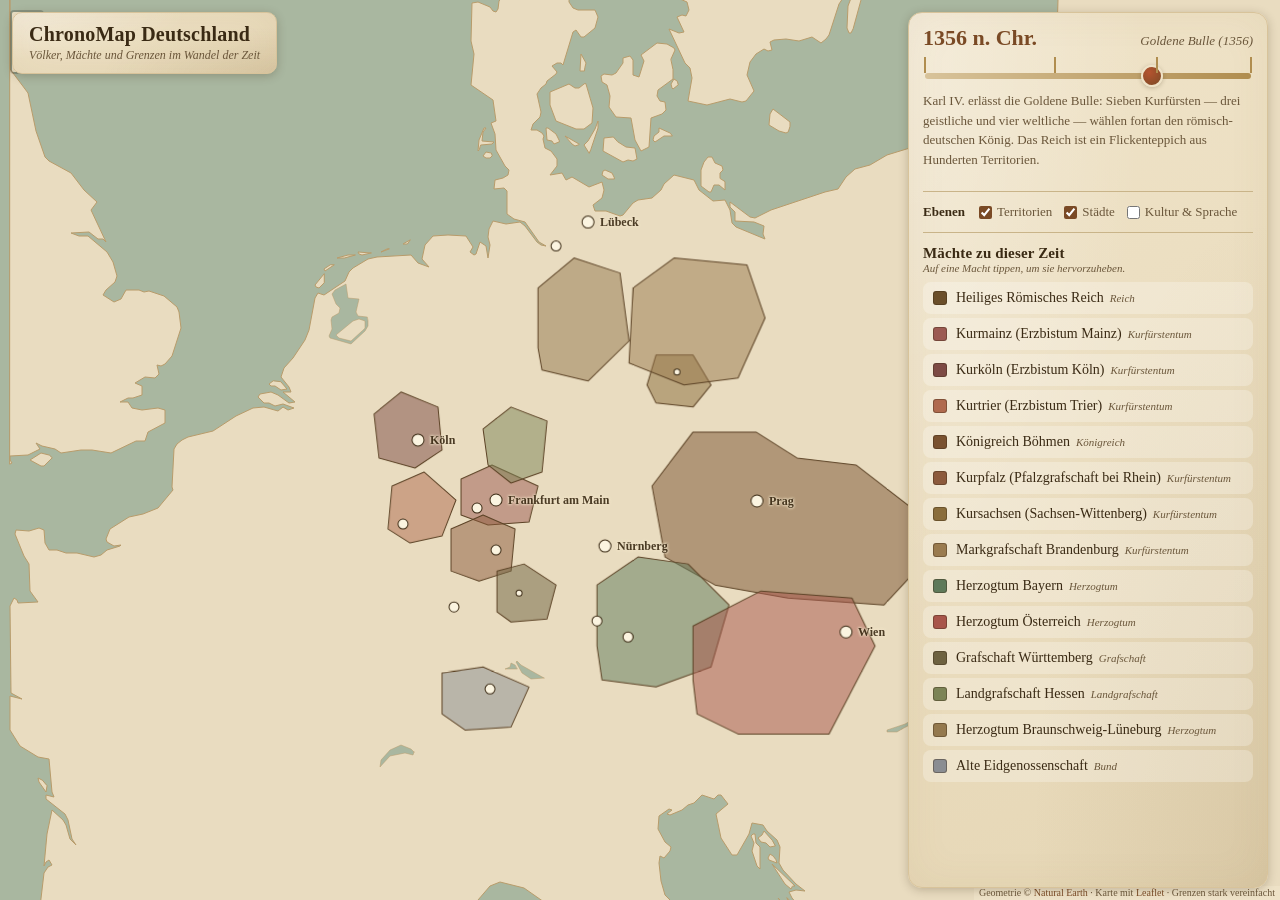
==== chronomap/index.html @ 69b981e8 "Add ChronoMap Deutschland: interactive historical map (MVP) New product: a parchment-styled interact" ====
<!DOCTYPE html>
<html lang="de">
<head>
<meta charset="UTF-8">
<meta name="viewport" content="width=device-width, initial-scale=1, viewport-fit=cover">
<meta name="theme-color" content="#7a4a25">
<meta name="mobile-web-app-capable" content="yes">
<meta name="apple-mobile-web-app-capable" content="yes">
<meta name="apple-mobile-web-app-title" content="ChronoMap">
<link rel="apple-touch-icon" href="icon.png">
<link rel="manifest" href="manifest.json">
<title>ChronoMap Deutschland</title>

<link rel="stylesheet" href="vendor/leaflet/leaflet.css">
<link rel="stylesheet" href="css/theme.css">
<link rel="stylesheet" href="css/map.css">
<link rel="stylesheet" href="css/layout.css">
</head>
<body>

<div id="map"></div>

<div id="titlebar" class="parchment">
  <h1 id="appTitle">ChronoMap Deutschland</h1>
  <div class="sub" id="subtitle"></div>
</div>

<div id="status">Lädt …</div>

<section id="panel" class="parchment" aria-label="Bedienung">
  <div class="panel-scroll">

    <div class="timeline">
      <div class="tl-head">
        <span id="yearOut">—</span>
        <span id="eraLabel"></span>
      </div>
      <div class="tl-slider-wrap">
        <div id="ticks"></div>
        <input type="range" id="slider" min="0" max="1" value="0" aria-label="Jahr">
      </div>
      <p id="blurb"></p>
    </div>

    <hr class="rule">

    <div class="layers">
      <span class="lbl" id="layersLabel">Ebenen</span>
      <label><input type="checkbox" id="layerTerritories" checked><span id="lblTerritories">Territorien</span></label>
      <label><input type="checkbox" id="layerSettlements" checked><span id="lblSettlements">Städte</span></label>
      <label><input type="checkbox" id="layerCultures"><span id="lblCultures">Kultur</span></label>
    </div>

    <hr class="rule">

    <div class="factions-head">
      <h2 id="factionsHeading">Mächte</h2>
      <div class="hint" id="factionsHint"></div>
    </div>
    <div id="factionList"></div>

    <div id="factionInfo"></div>

  </div>
</section>

<script src="vendor/leaflet/leaflet.js"></script>
<script type="module" src="js/app.js"></script>
</body>
</html>
---- chronomap/vendor/leaflet/leaflet.css ----
/* required styles */

.leaflet-pane,
.leaflet-tile,
.leaflet-marker-icon,
.leaflet-marker-shadow,
.leaflet-tile-container,
.leaflet-pane > svg,
.leaflet-pane > canvas,
.leaflet-zoom-box,
.leaflet-image-layer,
.leaflet-layer {
	position: absolute;
	left: 0;
	top: 0;
	}
.leaflet-container {
	overflow: hidden;
	}
.leaflet-tile,
.leaflet-marker-icon,
.leaflet-marker-shadow {
	-webkit-user-select: none;
	   -moz-user-select: none;
	        user-select: none;
	  -webkit-user-drag: none;
	}
/* Prevents IE11 from highlighting tiles in blue */
.leaflet-tile::selection {
	background: transparent;
}
/* Safari renders non-retina tile on retina better with this, but Chrome is worse */
.leaflet-safari .leaflet-tile {
	image-rendering: -webkit-optimize-contrast;
	}
/* hack that prevents hw layers "stretching" when loading new tiles */
.leaflet-safari .leaflet-tile-container {
	width: 1600px;
	height: 1600px;
	-webkit-transform-origin: 0 0;
	}
.leaflet-marker-icon,
.leaflet-marker-shadow {
	display: block;
	}
/* .leaflet-container svg: reset svg max-width decleration shipped in Joomla! (joomla.org) 3.x */
/* .leaflet-container img: map is broken in FF if you have max-width: 100% on tiles */
.leaflet-container .leaflet-overlay-pane svg {
	max-width: none !important;
	max-height: none !important;
	}
.leaflet-container .leaflet-marker-pane img,
.leaflet-container .leaflet-shadow-pane img,
.leaflet-container .leaflet-tile-pane img,
.leaflet-container img.leaflet-image-layer,
.leaflet-container .leaflet-tile {
	max-width: none !important;
	max-height: none !important;
	width: auto;
	padding: 0;
	}

.leaflet-container img.leaflet-tile {
	/* See: https://bugs.chromium.org/p/chromium/issues/detail?id=600120 */
	mix-blend-mode: plus-lighter;
}

.leaflet-container.leaflet-touch-zoom {
	-ms-touch-action: pan-x pan-y;
	touch-action: pan-x pan-y;
	}
.leaflet-container.leaflet-touch-drag {
	-ms-touch-action: pinch-zoom;
	/* Fallback for FF which doesn't support pinch-zoom */
	touch-action: none;
	touch-action: pinch-zoom;
}
.leaflet-container.leaflet-touch-drag.leaflet-touch-zoom {
	-ms-touch-action: none;
	touch-action: none;
}
.leaflet-container {
	-webkit-tap-highlight-color: transparent;
}
.leaflet-container a {
	-webkit-tap-highlight-color: rgba(51, 181, 229, 0.4);
}
.leaflet-tile {
	filter: inherit;
	visibility: hidden;
	}
.leaflet-tile-loaded {
	visibility: inherit;
	}
.leaflet-zoom-box {
	width: 0;
	height: 0;
	-moz-box-sizing: border-box;
	     box-sizing: border-box;
	z-index: 800;
	}
/* workaround for https://bugzilla.mozilla.org/show_bug.cgi?id=888319 */
.leaflet-overlay-pane svg {
	-moz-user-select: none;
	}

.leaflet-pane         { z-index: 400; }

.leaflet-tile-pane    { z-index: 200; }
.leaflet-overlay-pane { z-index: 400; }
.leaflet-shadow-pane  { z-index: 500; }
.leaflet-marker-pane  { z-index: 600; }
.leaflet-tooltip-pane   { z-index: 650; }
.leaflet-popup-pane   { z-index: 700; }

.leaflet-map-pane canvas { z-index: 100; }
.leaflet-map-pane svg    { z-index: 200; }

.leaflet-vml-shape {
	width: 1px;
	height: 1px;
	}
.lvml {
	behavior: url(#default#VML);
	display: inline-block;
	position: absolute;
	}


/* control positioning */

.leaflet-control {
	position: relative;
	z-index: 800;
	pointer-events: visiblePainted; /* IE 9-10 doesn't have auto */
	pointer-events: auto;
	}
.leaflet-top,
.leaflet-bottom {
	position: absolute;
	z-index: 1000;
	pointer-events: none;
	}
.leaflet-top {
	top: 0;
	}
.leaflet-right {
	right: 0;
	}
.leaflet-bottom {
	bottom: 0;
	}
.leaflet-left {
	left: 0;
	}
.leaflet-control {
	float: left;
	clear: both;
	}
.leaflet-right .leaflet-control {
	float: right;
	}
.leaflet-top .leaflet-control {
	margin-top: 10px;
	}
.leaflet-bottom .leaflet-control {
	margin-bottom: 10px;
	}
.leaflet-left .leaflet-control {
	margin-left: 10px;
	}
.leaflet-right .leaflet-control {
	margin-right: 10px;
	}


/* zoom and fade animations */

.leaflet-fade-anim .leaflet-popup {
	opacity: 0;
	-webkit-transition: opacity 0.2s linear;
	   -moz-transition: opacity 0.2s linear;
	        transition: opacity 0.2s linear;
	}
.leaflet-fade-anim .leaflet-map-pane .leaflet-popup {
	opacity: 1;
	}
.leaflet-zoom-animated {
	-webkit-transform-origin: 0 0;
	    -ms-transform-origin: 0 0;
	        transform-origin: 0 0;
	}
svg.leaflet-zoom-animated {
	will-change: transform;
}

.leaflet-zoom-anim .leaflet-zoom-animated {
	-webkit-transition: -webkit-transform 0.25s cubic-bezier(0,0,0.25,1);
	   -moz-transition:    -moz-transform 0.25s cubic-bezier(0,0,0.25,1);
	        transition:         transform 0.25s cubic-bezier(0,0,0.25,1);
	}
.leaflet-zoom-anim .leaflet-tile,
.leaflet-pan-anim .leaflet-tile {
	-webkit-transition: none;
	   -moz-transition: none;
	        transition: none;
	}

.leaflet-zoom-anim .leaflet-zoom-hide {
	visibility: hidden;
	}


/* cursors */

.leaflet-interactive {
	cursor: pointer;
	}
.leaflet-grab {
	cursor: -webkit-grab;
	cursor:    -moz-grab;
	cursor:         grab;
	}
.leaflet-crosshair,
.leaflet-crosshair .leaflet-interactive {
	cursor: crosshair;
	}
.leaflet-popup-pane,
.leaflet-control {
	cursor: auto;
	}
.leaflet-dragging .leaflet-grab,
.leaflet-dragging .leaflet-grab .leaflet-interactive,
.leaflet-dragging .leaflet-marker-draggable {
	cursor: move;
	cursor: -webkit-grabbing;
	cursor:    -moz-grabbing;
	cursor:         grabbing;
	}

/* marker & overlays interactivity */
.leaflet-marker-icon,
.leaflet-marker-shadow,
.leaflet-image-layer,
.leaflet-pane > svg path,
.leaflet-tile-container {
	pointer-events: none;
	}

.leaflet-marker-icon.leaflet-interactive,
.leaflet-image-layer.leaflet-interactive,
.leaflet-pane > svg path.leaflet-interactive,
svg.leaflet-image-layer.leaflet-interactive path {
	pointer-events: visiblePainted; /* IE 9-10 doesn't have auto */
	pointer-events: auto;
	}

/* visual tweaks */

.leaflet-container {
	background: #ddd;
	outline-offset: 1px;
	}
.leaflet-container a {
	color: #0078A8;
	}
.leaflet-zoom-box {
	border: 2px dotted #38f;
	background: rgba(255,255,255,0.5);
	}


/* general typography */
.leaflet-container {
	font-family: "Helvetica Neue", Arial, Helvetica, sans-serif;
	font-size: 12px;
	font-size: 0.75rem;
	line-height: 1.5;
	}


/* general toolbar styles */

.leaflet-bar {
	box-shadow: 0 1px 5px rgba(0,0,0,0.65);
	border-radius: 4px;
	}
.leaflet-bar a {
	background-color: #fff;
	border-bottom: 1px solid #ccc;
	width: 26px;
	height: 26px;
	line-height: 26px;
	display: block;
	text-align: center;
	text-decoration: none;
	color: black;
	}
.leaflet-bar a,
.leaflet-control-layers-toggle {
	background-position: 50% 50%;
	background-repeat: no-repeat;
	display: block;
	}
.leaflet-bar a:hover,
.leaflet-bar a:focus {
	background-color: #f4f4f4;
	}
.leaflet-bar a:first-child {
	border-top-left-radius: 4px;
	border-top-right-radius: 4px;
	}
.leaflet-bar a:last-child {
	border-bottom-left-radius: 4px;
	border-bottom-right-radius: 4px;
	border-bottom: none;
	}
.leaflet-bar a.leaflet-disabled {
	cursor: default;
	background-color: #f4f4f4;
	color: #bbb;
	}

.leaflet-touch .leaflet-bar a {
	width: 30px;
	height: 30px;
	line-height: 30px;
	}
.leaflet-touch .leaflet-bar a:first-child {
	border-top-left-radius: 2px;
	border-top-right-radius: 2px;
	}
.leaflet-touch .leaflet-bar a:last-child {
	border-bottom-left-radius: 2px;
	border-bottom-right-radius: 2px;
	}

/* zoom control */

.leaflet-control-zoom-in,
.leaflet-control-zoom-out {
	font: bold 18px 'Lucida Console', Monaco, monospace;
	text-indent: 1px;
	}

.leaflet-touch .leaflet-control-zoom-in, .leaflet-touch .leaflet-control-zoom-out  {
	font-size: 22px;
	}


/* layers control */

.leaflet-control-layers {
	box-shadow: 0 1px 5px rgba(0,0,0,0.4);
	background: #fff;
	border-radius: 5px;
	}
.leaflet-control-layers-toggle {
	background-image: url(images/layers.png);
	width: 36px;
	height: 36px;
	}
.leaflet-retina .leaflet-control-layers-toggle {
	background-image: url(images/layers-2x.png);
	background-size: 26px 26px;
	}
.leaflet-touch .leaflet-control-layers-toggle {
	width: 44px;
	height: 44px;
	}
.leaflet-control-layers .leaflet-control-layers-list,
.leaflet-control-layers-expanded .leaflet-control-layers-toggle {
	display: none;
	}
.leaflet-control-layers-expanded .leaflet-control-layers-list {
	display: block;
	position: relative;
	}
.leaflet-control-layers-expanded {
	padding: 6px 10px 6px 6px;
	color: #333;
	background: #fff;
	}
.leaflet-control-layers-scrollbar {
	overflow-y: scroll;
	overflow-x: hidden;
	padding-right: 5px;
	}
.leaflet-control-layers-selector {
	margin-top: 2px;
	position: relative;
	top: 1px;
	}
.leaflet-control-layers label {
	display: block;
	font-size: 13px;
	font-size: 1.08333em;
	}
.leaflet-control-layers-separator {
	height: 0;
	border-top: 1px solid #ddd;
	margin: 5px -10px 5px -6px;
	}

/* Default icon URLs */
.leaflet-default-icon-path { /* used only in path-guessing heuristic, see L.Icon.Default */
	background-image: url(images/marker-icon.png);
	}


/* attribution and scale controls */

.leaflet-container .leaflet-control-attribution {
	background: #fff;
	background: rgba(255, 255, 255, 0.8);
	margin: 0;
	}
.leaflet-control-attribution,
.leaflet-control-scale-line {
	padding: 0 5px;
	color: #333;
	line-height: 1.4;
	}
.leaflet-control-attribution a {
	text-decoration: none;
	}
.leaflet-control-attribution a:hover,
.leaflet-control-attribution a:focus {
	text-decoration: underline;
	}
.leaflet-attribution-flag {
	display: inline !important;
	vertical-align: baseline !important;
	width: 1em;
	height: 0.6669em;
	}
.leaflet-left .leaflet-control-scale {
	margin-left: 5px;
	}
.leaflet-bottom .leaflet-control-scale {
	margin-bottom: 5px;
	}
.leaflet-control-scale-line {
	border: 2px solid #777;
	border-top: none;
	line-height: 1.1;
	padding: 2px 5px 1px;
	white-space: nowrap;
	-moz-box-sizing: border-box;
	     box-sizing: border-box;
	background: rgba(255, 255, 255, 0.8);
	text-shadow: 1px 1px #fff;
	}
.leaflet-control-scale-line:not(:first-child) {
	border-top: 2px solid #777;
	border-bottom: none;
	margin-top: -2px;
	}
.leaflet-control-scale-line:not(:first-child):not(:last-child) {
	border-bottom: 2px solid #777;
	}

.leaflet-touch .leaflet-control-attribution,
.leaflet-touch .leaflet-control-layers,
.leaflet-touch .leaflet-bar {
	box-shadow: none;
	}
.leaflet-touch .leaflet-control-layers,
.leaflet-touch .leaflet-bar {
	border: 2px solid rgba(0,0,0,0.2);
	background-clip: padding-box;
	}


/* popup */

.leaflet-popup {
	position: absolute;
	text-align: center;
	margin-bottom: 20px;
	}
.leaflet-popup-content-wrapper {
	padding: 1px;
	text-align: left;
	border-radius: 12px;
	}
.leaflet-popup-content {
	margin: 13px 24px 13px 20px;
	line-height: 1.3;
	font-size: 13px;
	font-size: 1.08333em;
	min-height: 1px;
	}
.leaflet-popup-content p {
	margin: 17px 0;
	margin: 1.3em 0;
	}
.leaflet-popup-tip-container {
	width: 40px;
	height: 20px;
	position: absolute;
	left: 50%;
	margin-top: -1px;
	margin-left: -20px;
	overflow: hidden;
	pointer-events: none;
	}
.leaflet-popup-tip {
	width: 17px;
	height: 17px;
	padding: 1px;

	margin: -10px auto 0;
	pointer-events: auto;

	-webkit-transform: rotate(45deg);
	   -moz-transform: rotate(45deg);
	    -ms-transform: rotate(45deg);
	        transform: rotate(45deg);
	}
.leaflet-popup-content-wrapper,
.leaflet-popup-tip {
	background: white;
	color: #333;
	box-shadow: 0 3px 14px rgba(0,0,0,0.4);
	}
.leaflet-container a.leaflet-popup-close-button {
	position: absolute;
	top: 0;
	right: 0;
	border: none;
	text-align: center;
	width: 24px;
	height: 24px;
	font: 16px/24px Tahoma, Verdana, sans-serif;
	color: #757575;
	text-decoration: none;
	background: transparent;
	}
.leaflet-container a.leaflet-popup-close-button:hover,
.leaflet-container a.leaflet-popup-close-button:focus {
	color: #585858;
	}
.leaflet-popup-scrolled {
	overflow: auto;
	}

.leaflet-oldie .leaflet-popup-content-wrapper {
	-ms-zoom: 1;
	}
.leaflet-oldie .leaflet-popup-tip {
	width: 24px;
	margin: 0 auto;

	-ms-filter: "progid:DXImageTransform.Microsoft.Matrix(M11=0.70710678, M12=0.70710678, M21=-0.70710678, M22=0.70710678)";
	filter: progid:DXImageTransform.Microsoft.Matrix(M11=0.70710678, M12=0.70710678, M21=-0.70710678, M22=0.70710678);
	}

.leaflet-oldie .leaflet-control-zoom,
.leaflet-oldie .leaflet-control-layers,
.leaflet-oldie .leaflet-popup-content-wrapper,
.leaflet-oldie .leaflet-popup-tip {
	border: 1px solid #999;
	}


/* div icon */

.leaflet-div-icon {
	background: #fff;
	border: 1px solid #666;
	}


/* Tooltip */
/* Base styles for the element that has a tooltip */
.leaflet-tooltip {
	position: absolute;
	padding: 6px;
	background-color: #fff;
	border: 1px solid #fff;
	border-radius: 3px;
	color: #222;
	white-space: nowrap;
	-webkit-user-select: none;
	-moz-user-select: none;
	-ms-user-select: none;
	user-select: none;
	pointer-events: none;
	box-shadow: 0 1px 3px rgba(0,0,0,0.4);
	}
.leaflet-tooltip.leaflet-interactive {
	cursor: pointer;
	pointer-events: auto;
	}
.leaflet-tooltip-top:before,
.leaflet-tooltip-bottom:before,
.leaflet-tooltip-left:before,
.leaflet-tooltip-right:before {
	position: absolute;
	pointer-events: none;
	border: 6px solid transparent;
	background: transparent;
	content: "";
	}

/* Directions */

.leaflet-tooltip-bottom {
	margin-top: 6px;
}
.leaflet-tooltip-top {
	margin-top: -6px;
}
.leaflet-tooltip-bottom:before,
.leaflet-tooltip-top:before {
	left: 50%;
	margin-left: -6px;
	}
.leaflet-tooltip-top:before {
	bottom: 0;
	margin-bottom: -12px;
	border-top-color: #fff;
	}
.leaflet-tooltip-bottom:before {
	top: 0;
	margin-top: -12px;
	margin-left: -6px;
	border-bottom-color: #fff;
	}
.leaflet-tooltip-left {
	margin-left: -6px;
}
.leaflet-tooltip-right {
	margin-left: 6px;
}
.leaflet-tooltip-left:before,
.leaflet-tooltip-right:before {
	top: 50%;
	margin-top: -6px;
	}
.leaflet-tooltip-left:before {
	right: 0;
	margin-right: -12px;
	border-left-color: #fff;
	}
.leaflet-tooltip-right:before {
	left: 0;
	margin-left: -12px;
	border-right-color: #fff;
	}

/* Printing */

@media print {
	/* Prevent printers from removing background-images of controls. */
	.leaflet-control {
		-webkit-print-color-adjust: exact;
		print-color-adjust: exact;
		}
	}
---- chronomap/css/theme.css ----
/* Pergament-Thema: gedämpfte Erdtöne, Serifenschrift, dezente Ornamentik. */
:root {
  --paper: #efe3c8;          /* Pergament */
  --paper-2: #e6d7b6;        /* etwas dunkler */
  --paper-edge: #d8c39a;
  --ink: #3a2a14;            /* Sepia-Tinte */
  --ink-soft: #6a563a;
  --accent: #7a4a25;         /* Siegellack-Braun */
  --accent-2: #9c6b3a;
  --gold: #b08d4f;
  --sea: #a9b7a0;
  --line: #c9b489;
  --shadow: rgba(58, 42, 20, 0.25);
  --danger: #8a2f24;
  --radius: 10px;

  --serif: Georgia, "Iowan Old Style", "Palatino Linotype", "Times New Roman", serif;
}

* { box-sizing: border-box; margin: 0; padding: 0; }
html, body { height: 100%; }
body {
  font-family: var(--serif);
  color: var(--ink);
  background: var(--sea);
  -webkit-text-size-adjust: 100%;
  overflow: hidden;
}

h1, h2, h3, h4 { font-weight: 700; letter-spacing: 0.01em; }

/* Feiner Papier-Verlauf für die Panels. */
.parchment {
  background:
    radial-gradient(120% 140% at 0% 0%, rgba(255,255,255,0.35), rgba(255,255,255,0) 55%),
    radial-gradient(120% 140% at 100% 100%, rgba(120,90,40,0.12), rgba(120,90,40,0) 55%),
    linear-gradient(160deg, var(--paper) 0%, var(--paper-2) 100%);
  border: 1px solid var(--paper-edge);
  box-shadow: 0 2px 10px var(--shadow), inset 0 0 40px rgba(150, 110, 50, 0.08);
}

a { color: var(--accent); }
---- chronomap/css/map.css ----
/* Leaflet im Pergament-Stil. */
.leaflet-container {
  background: var(--sea);
  font-family: var(--serif);
}

/* Zoom-Bedienelemente. */
.leaflet-bar a {
  background: var(--paper); color: var(--ink);
  border-bottom-color: var(--paper-edge);
}
.leaflet-bar a:hover { background: var(--paper-2); }

/* Attribution dezent ins Thema einpassen. */
.leaflet-control-attribution {
  background: rgba(239, 227, 200, 0.82) !important;
  color: var(--ink-soft);
  font-size: 10px;
  font-family: var(--serif);
}
.leaflet-control-attribution a { color: var(--accent); }

/* Tooltips als kleine Pergamentschilder. */
.cm-tooltip, .cm-place-label {
  background: var(--paper); color: var(--ink);
  border: 1px solid var(--paper-edge);
  border-radius: 6px;
  font-family: var(--serif);
  box-shadow: 0 1px 4px var(--shadow);
}
.cm-tooltip { font-size: 12px; padding: 4px 8px; }
.cm-tooltip strong { color: var(--accent); }

/* Dauerhafte Ortslabels: transparent, nur Schrift. */
.cm-place-label.leaflet-tooltip {
  background: transparent; border: none; box-shadow: none;
  color: var(--ink); font-size: 12px; font-weight: 700;
  text-shadow: 0 0 3px var(--paper), 0 0 3px var(--paper), 0 0 2px var(--paper);
  padding: 0;
}
.cm-place-label.leaflet-tooltip:before { display: none; }

.leaflet-tooltip.cm-tooltip:before { border-top-color: var(--paper-edge); }
---- chronomap/css/layout.css ----
/* App-Gerüst: Vollbildkarte mit überlagertem Titel und Bedienpanel. */
#map {
  position: absolute;
  inset: 0;
  background: var(--sea);
}

/* Titel oben links. */
#titlebar {
  position: absolute;
  top: 12px; left: 12px;
  z-index: 1000;
  padding: 10px 16px;
  border-radius: var(--radius);
  max-width: min(70vw, 360px);
}
#titlebar h1 { font-size: 20px; color: var(--ink); }
#titlebar .sub { font-size: 12px; color: var(--ink-soft); font-style: italic; margin-top: 2px; }

/* Statushinweis. */
#status {
  position: absolute;
  top: 12px; left: 50%; transform: translateX(-50%);
  z-index: 1200;
  display: none;
  padding: 8px 16px;
  border-radius: var(--radius);
  font-size: 13px;
  background: var(--paper); border: 1px solid var(--paper-edge);
}
#status.error { color: var(--danger); }

/* Bedienpanel: Bodenblende (mobil) bzw. rechte Spalte (breit). */
#panel {
  position: absolute;
  z-index: 1000;
  left: 8px; right: 8px; bottom: 8px;
  max-height: 56vh;
  display: flex; flex-direction: column;
  border-radius: 14px;
  overflow: hidden;
}
#panel .panel-scroll {
  overflow-y: auto;
  -webkit-overflow-scrolling: touch;
  padding: 12px 14px 16px;
}

/* Zeitleiste. */
.timeline { padding-bottom: 6px; }
.tl-head { display: flex; align-items: baseline; justify-content: space-between; gap: 10px; }
#yearOut { font-size: 22px; font-weight: 700; color: var(--accent); }
#eraLabel { font-size: 13px; font-style: italic; color: var(--ink-soft); text-align: right; }
.tl-slider-wrap { position: relative; margin: 14px 2px 4px; }
#ticks { position: absolute; left: 0; right: 0; top: -8px; height: 0; }
.tl-tick {
  position: absolute; top: 0; width: 2px; height: 16px;
  transform: translateX(-1px);
  background: var(--gold); border: none; padding: 0; cursor: pointer;
}
.tl-tick:hover { background: var(--accent); height: 20px; }

input[type="range"] {
  -webkit-appearance: none; appearance: none;
  width: 100%; height: 6px; border-radius: 6px;
  background: linear-gradient(90deg, var(--paper-edge), var(--gold));
  outline: none;
}
input[type="range"]::-webkit-slider-thumb {
  -webkit-appearance: none; appearance: none;
  width: 22px; height: 22px; border-radius: 50%;
  background: radial-gradient(circle at 35% 30%, #b5532f, var(--accent));
  border: 2px solid var(--paper); box-shadow: 0 1px 4px var(--shadow); cursor: grab;
}
input[type="range"]::-moz-range-thumb {
  width: 20px; height: 20px; border-radius: 50%;
  background: var(--accent); border: 2px solid var(--paper); cursor: grab;
}

#blurb { font-size: 13px; line-height: 1.5; color: var(--ink-soft); margin: 8px 0 4px; }

hr.rule { border: none; border-top: 1px solid var(--line); margin: 12px 0; }

/* Ebenen-Schalter. */
.layers { display: flex; flex-wrap: wrap; align-items: center; gap: 12px; font-size: 13px; }
.layers .lbl { font-weight: 700; color: var(--ink); margin-right: 2px; }
.layers label { display: inline-flex; align-items: center; gap: 5px; cursor: pointer; color: var(--ink-soft); }
.layers input { accent-color: var(--accent); }

/* Fraktionsbereich. */
.factions-head { margin-top: 4px; }
.factions-head h2 { font-size: 15px; }
.factions-head .hint { font-size: 11px; color: var(--ink-soft); font-style: italic; }

#factionList { display: flex; flex-direction: column; gap: 4px; margin-top: 8px; }
.faction-item {
  display: flex; align-items: center; gap: 9px;
  width: 100%; text-align: left; cursor: pointer;
  font: inherit; color: var(--ink);
  background: rgba(255,255,255,0.25);
  border: 1px solid transparent; border-radius: 8px;
  padding: 7px 9px;
}
.faction-item:hover { background: rgba(255,255,255,0.5); }
.faction-item.active { background: rgba(176,141,79,0.28); border-color: var(--gold); }
.faction-item .swatch {
  width: 14px; height: 14px; border-radius: 3px; flex: none;
  border: 1px solid rgba(58,42,20,0.4);
}
.faction-name { font-size: 14px; }
.faction-rank { font-size: 11px; color: var(--ink-soft); font-style: italic; margin-left: 6px; }

/* Detailbereich. */
#factionInfo { display: none; margin-top: 12px; padding-top: 10px; border-top: 1px double var(--line); }
#factionInfo.open { display: block; }
.info-head { display: flex; align-items: flex-start; justify-content: space-between; gap: 10px; }
.info-head h3 { font-size: 17px; color: var(--accent); }
.info-close { background: none; border: none; font-size: 22px; line-height: 1; color: var(--ink-soft); cursor: pointer; padding: 0 4px; }
.info-note { font-size: 12px; font-style: italic; color: var(--ink-soft); margin: 6px 0; }
.info-grid { margin: 8px 0; }
.info-row { display: grid; grid-template-columns: 38% 62%; gap: 6px; padding: 3px 0; border-bottom: 1px dotted var(--line); font-size: 13px; }
.info-row dt { color: var(--ink-soft); font-style: italic; }
.info-facts { margin-top: 10px; }
.info-facts h4 { font-size: 13px; margin-bottom: 4px; }
.info-facts ul { margin-left: 18px; font-size: 13px; line-height: 1.45; }
.info-facts li { margin-bottom: 3px; }

/* Breite Bildschirme: Panel als rechte Spalte. */
@media (min-width: 760px) {
  #panel {
    top: 12px; bottom: 12px; right: 12px; left: auto;
    width: 360px; max-height: none;
  }
  #titlebar { max-width: 320px; }
}
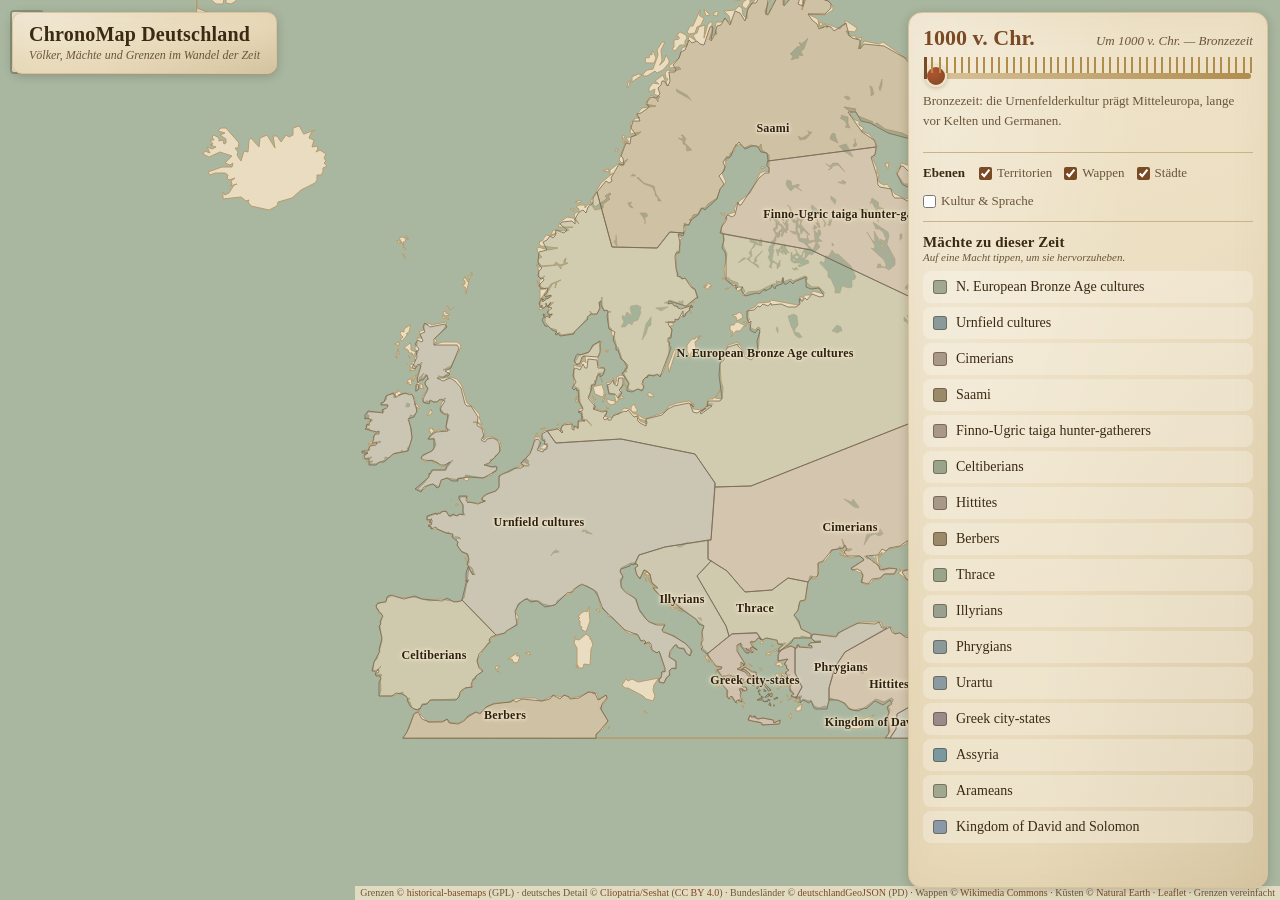
==== commit 0e45c0fd: "ChronoMap: coats of arms on the map (Wappen layer) + cleaner names - New "Wappen" layer: coats of ar" ====
--- a/chronomap/index.html
+++ b/chronomap/index.html
@@ -47,6 +47,7 @@
     <div class="layers">
       <span class="lbl" id="layersLabel">Ebenen</span>
       <label><input type="checkbox" id="layerTerritories" checked><span id="lblTerritories">Territorien</span></label>
+      <label><input type="checkbox" id="layerWappen" checked><span id="lblWappen">Wappen</span></label>
       <label><input type="checkbox" id="layerSettlements" checked><span id="lblSettlements">Städte</span></label>
       <label><input type="checkbox" id="layerCultures"><span id="lblCultures">Kultur</span></label>
     </div>
--- a/chronomap/css/map.css
+++ b/chronomap/css/map.css
@@ -41,3 +41,28 @@
 .cm-place-label.leaflet-tooltip:before { display: none; }
 
 .leaflet-tooltip.cm-tooltip:before { border-top-color: var(--paper-edge); }
+
+/* Territorien-Namen (Wappen-Ersatz): transparente Schrift mit Pergament-Halo. */
+.cm-label {
+  width: auto !important; height: auto !important;
+  margin: 0 !important; pointer-events: none;
+  display: flex; align-items: center; justify-content: center;
+}
+/* Wappen-Marker: kleines Bild mit leichtem Pergament-Schatten. */
+.cm-wappen {
+  width: auto !important; height: auto !important; margin: 0 !important;
+  pointer-events: none; display: flex; align-items: center; justify-content: center;
+}
+.cm-wappen img {
+  width: 30px; height: 30px; object-fit: contain;
+  transform: translate(-50%, -60%);
+  filter: drop-shadow(0 1px 2px rgba(60,45,20,0.55));
+}
+.cm-label span {
+  display: inline-block; transform: translate(-50%, -50%);
+  white-space: nowrap;
+  font-family: var(--serif); font-size: 12px; font-weight: 700;
+  color: #2c2113; letter-spacing: 0.2px;
+  text-shadow: 0 0 3px var(--paper), 0 0 3px var(--paper),
+               0 0 2px var(--paper), 0 0 6px var(--paper);
+}
--- a/chronomap/css/layout.css
+++ b/chronomap/css/layout.css
@@ -59,6 +59,7 @@
   background: var(--gold); border: none; padding: 0; cursor: pointer;
 }
 .tl-tick:hover { background: var(--accent); height: 20px; }
+.tl-tick.is-active { background: var(--accent); height: 22px; width: 3px; }
 
 input[type="range"] {
   -webkit-appearance: none; appearance: none;
@@ -124,6 +125,9 @@
 .info-facts h4 { font-size: 13px; margin-bottom: 4px; }
 .info-facts ul { margin-left: 18px; font-size: 13px; line-height: 1.45; }
 .info-facts li { margin-bottom: 3px; }
+.info-wiki { margin-top: 10px; font-size: 13px; }
+.info-wiki a { color: var(--accent); text-decoration: none; font-weight: 600; }
+.info-wiki a:hover { text-decoration: underline; }
 
 /* Breite Bildschirme: Panel als rechte Spalte. */
 @media (min-width: 760px) {
